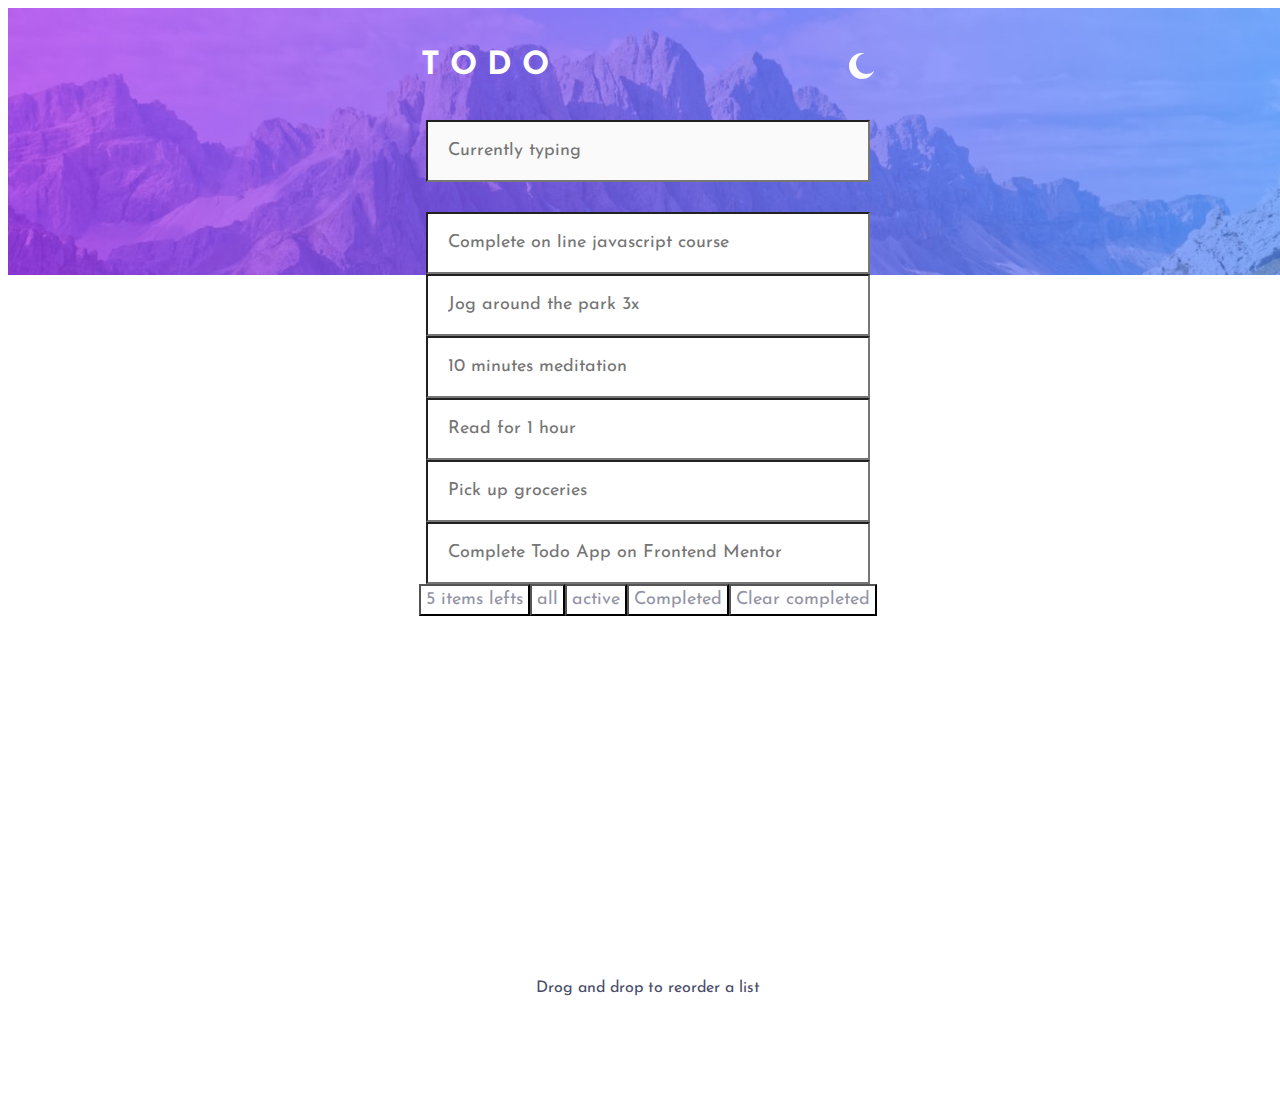
==== index.html @ 4f031d24 "first commit" ====
<!DOCTYPE html>
<html lang="en">

<head>
    <meta charset="UTF-8">
    <meta http-equiv="X-UA-Compatible" content="IE=edge">
    <meta name="viewport" content="width=device-width, initial-scale=1.0">
    <title>Document</title>
    <link rel="stylesheet" href="style.css">
    <link rel="stylesheet" href="fontawesome-free-5.15.4-web/css/all.min.css">
</head>

<body>
    <div class="table1">
        <img class="image1" src="./todo-app-starter-main/images/bg-desktop-light.jpg" alt="light">
        <div class="do">
            <h1>T O D O</h1>
            <img class="moon" src="./todo-app-starter-main/images/icon-moon.svg" alt="moon">
        </div>
    </div>
    <div class="table2">
        <div class="table3">

            <div class="type">
                <input class="text" type="text" placeholder="Currently typing">
                <input class="learn" type="text" placeholder="Complete on line javascript course">
                <input class="learn" type="text" placeholder="Jog around the park 3x">
                <input class="learn" type="text" placeholder="10 minutes meditation">
                <input class="learn" type="text" placeholder="Read for 1 hour">
                <input class="learn" type="text" placeholder="Pick up groceries">
                <input class="learn" type="text" placeholder="Complete Todo App on Frontend Mentor">
            </div>
            <div class="foot">
                <button class=" button">5 items lefts</button>
                <button class="button">all</button>
                <button class="button">active</button>
                <button class="button">Completed</button>
                <button class="button">Clear completed</button>
            </div>
        </div>
        <footer>Drog and drop to reorder a list</footer>
    </div>


</body>

</html>
---- style.css ----
@font-face {
  font-family: josefin;
  src: url(/JosefinSans-VariableFont_wght.ttf);
}
body {
  height: 100vh;
  width: 100vw;
}
.image1 {
  width: 100%;
}
.do {
  display: flex;
  flex-direction: row;
  align-items: center;
  justify-content: center;
  margin-top: -250px;
  color: white;
  margin-bottom: 120px;
  font-family: josefin;
  font-weight: 700;
}
.moon {
  padding-left: 300px;
}
.table2 {
  background-color: hsl(192, 100%, 67%) to hsl(280, 87%, 65%);
  width: 100%;
  height: 100%;
  margin-top: -4px;
}
.table3 {
  /* background-color: cyan; */
  height: 60%;
}
.type {
  display: flex;
  flex-direction: column;
  align-items: center;
}
.text {
  padding: 20px;
  width: 400px;
  margin-bottom: 30px;
  background-color: hsl(0, 0%, 98%);
  margin-top: -100px;
  font-size: 18px;
  font-family: josefin;
  font-weight: 400;
}
.learn {
  padding: 20px;
  width: 400px;
  background-color: white;
  font-size: 18px;
  /* border: none; */
  font-family: josefin;
  font-weight: 400;
}
.foot {
  display: flex;
  flex-direction: row;
  align-items: center;
  justify-content: center;
}
.button {
  padding: 5px;
  /* border: none; */
  font-size: 18px;
  background-color: white;
  font-family: josefin;
  font-weight: 400;
  color: hsl(236, 9%, 61%);
}
footer {
  color: hsl(235, 19%, 35%);
  margin-top: 220px;
  display: flex;
  align-items: center;
  justify-content: center;
  font-family: josefin;
  font-weight: 400;
}
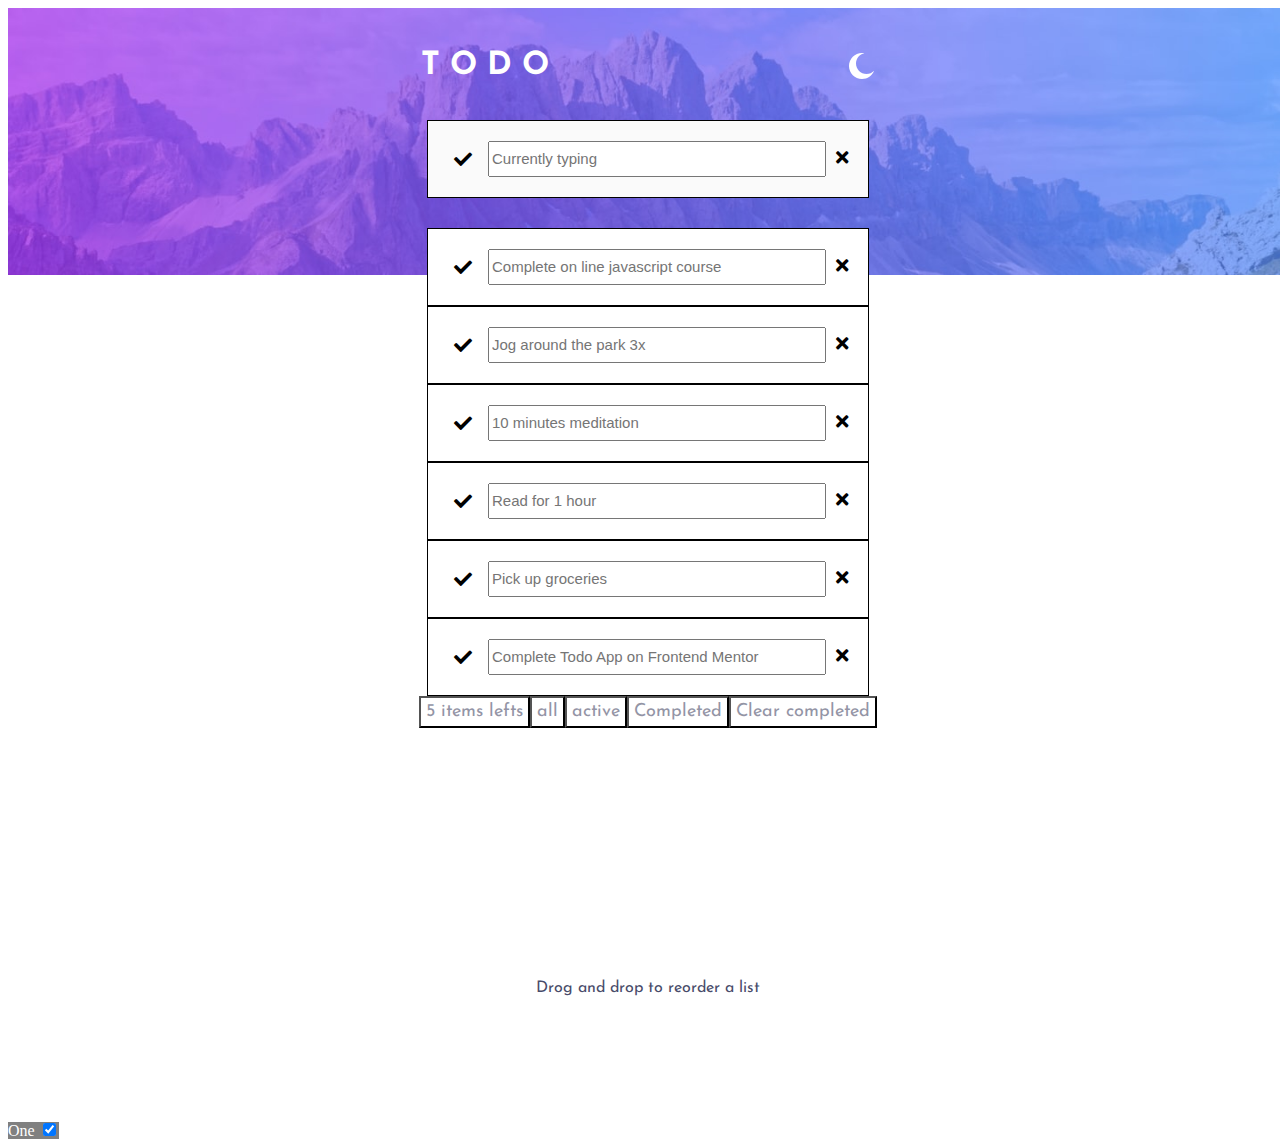
==== commit 77e3c1c3: "adding icon" ====
--- a/index.html
+++ b/index.html
@@ -22,13 +22,69 @@
         <div class="table3">
 
             <div class="type">
-                <input class="text" type="text" placeholder="Currently typing">
-                <input class="learn" type="text" placeholder="Complete on line javascript course">
-                <input class="learn" type="text" placeholder="Jog around the park 3x">
-                <input class="learn" type="text" placeholder="10 minutes meditation">
-                <input class="learn" type="text" placeholder="Read for 1 hour">
-                <input class="learn" type="text" placeholder="Pick up groceries">
-                <input class="learn" type="text" placeholder="Complete Todo App on Frontend Mentor">
+                <div class="text">
+                    <div class="left-icon">
+                        <i class="fas fa-check"></i>
+                    </div>
+                    <input class="check" type="text" placeholder="Currently typing">
+                    <div class="right-icon">
+                        <i class="fas fa-times"></i>
+                    </div>
+                </div>
+                <div class="learn">
+                    <div class="left-icon">
+                        <i class="fas fa-check"></i>
+                    </div>
+                    <input class="check" type="text" placeholder="Complete on line javascript course">
+                    <div class="right-icon">
+                        <i class="fas fa-times"></i>
+                    </div>
+                </div>
+                <div class="learn">
+                    <div class="left-icon">
+                        <i class="fas fa-check"></i>
+                    </div>
+                    <input class="check" type="text" placeholder="Jog around the park 3x">
+                    <div class="right-icon">
+                        <i class="fas fa-times"></i>
+                    </div>
+                </div>
+                <div class="learn">
+                    <div class="left-icon">
+                        <i class="fas fa-check"></i>
+                    </div>
+                    <input class="check" type="text" placeholder="10 minutes meditation">
+                    <div class="right-icon">
+                        <i class="fas fa-times"></i>
+                    </div>
+                </div>
+                <div class="learn">
+                    <div class="left-icon">
+                        <i class="fas fa-check"></i>
+                    </div>
+                    <input class="check" type="text" placeholder="Read for 1 hour">
+                    <div class="right-icon">
+                        <i class="fas fa-times"></i>
+                    </div>
+                </div>
+                <div class="learn">
+                    <div class="left-icon">
+                        <i class="fas fa-check"></i>
+                    </div>
+                    <input class="check" type="text" placeholder="Pick up groceries">
+                    <div class="right-icon">
+                        <i class="fas fa-times"></i>
+                    </div>
+                </div>
+                <div class="learn">
+                    <div class="left-icon">
+                        <i class="fas fa-check"></i>
+                    </div>
+                    <input class="check" type="text" placeholder="Complete Todo App on Frontend Mentor">
+                    <div class="right-icon">
+                        <i class="fas fa-times"></i>
+                    </div>
+                </div>
             </div>
             <div class="foot">
                 <button class=" button">5 items lefts</button>
@@ -40,7 +96,10 @@
         </div>
         <footer>Drog and drop to reorder a list</footer>
     </div>
-
+    <label class="container">One
+        <input type="checkbox" checked="checked">
+        <!-- <span class="checkmark"></span> -->
+    </label>
 
 </body>
 
--- a/style.css
+++ b/style.css
@@ -47,6 +47,25 @@
   font-size: 18px;
   font-family: josefin;
   font-weight: 400;
+  display: flex;
+  justify-content: space-between;
+  /* justify-items:; */
+  align-items: center;
+  border: 1px solid black;
+}
+.left-icon {
+  width: 30px;
+  height: 30px;
+  border-radius: 50px;
+  display: flex;
+  justify-content: center;
+  align-items: center;
+  /* background-color: seagreen; */
+}
+.check {
+  width: 330px;
+  height: 30px;
+  font-size: 15px;
 }
 .learn {
   padding: 20px;
@@ -56,6 +75,11 @@
   /* border: none; */
   font-family: josefin;
   font-weight: 400;
+  display: flex;
+  justify-content: space-between;
+  /* justify-items:; */
+  align-items: center;
+  border: 1px solid black;
 }
 .foot {
   display: flex;
@@ -81,3 +105,8 @@
   font-family: josefin;
   font-weight: 400;
 }
+.container {
+  border: 1;
+  background-color: grey;
+  color: white;
+}
--- a/fontawesome-free-5.15.4-web/css/all.min.css
+++ b/fontawesome-free-5.15.4-web/css/all.min.css
@@ -0,0 +1,5 @@
+/*!
+ * Font Awesome Free 5.15.4 by @fontawesome - https://fontawesome.com
+ * License - https://fontawesome.com/license/free (Icons: CC BY 4.0, Fonts: SIL OFL 1.1, Code: MIT License)
+ */
+.fa,.fab,.fad,.fal,.far,.fas{-moz-osx-font-smoothing:grayscale;-webkit-font-smoothing:antialiased;display:inline-block;font-style:normal;font-variant:normal;text-rendering:auto;line-height:1}.fa-lg{font-size:1.33333em;line-height:.75em;vertical-align:-.0667em}.fa-xs{font-size:.75em}.fa-sm{font-size:.875em}.fa-1x{font-size:1em}.fa-2x{font-size:2em}.fa-3x{font-size:3em}.fa-4x{font-size:4em}.fa-5x{font-size:5em}.fa-6x{font-size:6em}.fa-7x{font-size:7em}.fa-8x{font-size:8em}.fa-9x{font-size:9em}.fa-10x{font-size:10em}.fa-fw{text-align:center;width:1.25em}.fa-ul{list-style-type:none;margin-left:2.5em;padding-left:0}.fa-ul>li{position:relative}.fa-li{left:-2em;position:absolute;text-align:center;width:2em;line-height:inherit}.fa-border{border:.08em solid #eee;border-radius:.1em;padding:.2em .25em .15em}.fa-pull-left{float:left}.fa-pull-right{float:right}.fa.fa-pull-left,.fab.fa-pull-left,.fal.fa-pull-left,.far.fa-pull-left,.fas.fa-pull-left{margin-right:.3em}.fa.fa-pull-right,.fab.fa-pull-right,.fal.fa-pull-right,.far.fa-pull-right,.fas.fa-pull-right{margin-left:.3em}.fa-spin{-webkit-animation:fa-spin 2s linear infinite;animation:fa-spin 2s linear infinite}.fa-pulse{-webkit-animation:fa-spin 1s steps(8) infinite;animation:fa-spin 1s steps(8) infinite}@-webkit-keyframes fa-spin{0%{-webkit-transform:rotate(0deg);transform:rotate(0deg)}to{-webkit-transform:rotate(1turn);transform:rotate(1turn)}}@keyframes fa-spin{0%{-webkit-transform:rotate(0deg);transform:rotate(0deg)}to{-webkit-transform:rotate(1turn);transform:rotate(1turn)}}.fa-rotate-90{-ms-filter:"progid:DXImageTransform.Microsoft.BasicImage(rotation=1)";-webkit-transform:rotate(90deg);transform:rotate(90deg)}.fa-rotate-180{-ms-filter:"progid:DXImageTransform.Microsoft.BasicImage(rotation=2)";-webkit-transform:rotate(180deg);transform:rotate(180deg)}.fa-rotate-270{-ms-filter:"progid:DXImageTransform.Microsoft.BasicImage(rotation=3)";-webkit-transform:rotate(270deg);transform:rotate(270deg)}.fa-flip-horizontal{-ms-filter:"progid:DXImageTransform.Microsoft.BasicImage(rotation=0, mirror=1)";-webkit-transform:scaleX(-1);transform:scaleX(-1)}.fa-flip-vertical{-webkit-transform:scaleY(-1);transform:scaleY(-1)}.fa-flip-both,.fa-flip-horizontal.fa-flip-vertical,.fa-flip-vertical{-ms-filter:"progid:DXImageTransform.Microsoft.BasicImage(rotation=2, mirror=1)"}.fa-flip-both,.fa-flip-horizontal.fa-flip-vertical{-webkit-transform:scale(-1);transform:scale(-1)}:root .fa-flip-both,:root .fa-flip-horizontal,:root .fa-flip-vertical,:root .fa-rotate-90,:root .fa-rotate-180,:root .fa-rotate-270{-webkit-filter:none;filter:none}.fa-stack{display:inline-block;height:2em;line-height:2em;position:relative;vertical-align:middle;width:2.5em}.fa-stack-1x,.fa-stack-2x{left:0;position:absolute;text-align:center;width:100%}.fa-stack-1x{line-height:inherit}.fa-stack-2x{font-size:2em}.fa-inverse{color:#fff}.fa-500px:before{content:"\f26e"}.fa-accessible-icon:before{content:"\f368"}.fa-accusoft:before{content:"\f369"}.fa-acquisitions-incorporated:before{content:"\f6af"}.fa-ad:before{content:"\f641"}.fa-address-book:before{content:"\f2b9"}.fa-address-card:before{content:"\f2bb"}.fa-adjust:before{content:"\f042"}.fa-adn:before{content:"\f170"}.fa-adversal:before{content:"\f36a"}.fa-affiliatetheme:before{content:"\f36b"}.fa-air-freshener:before{content:"\f5d0"}.fa-airbnb:before{content:"\f834"}.fa-algolia:before{content:"\f36c"}.fa-align-center:before{content:"\f037"}.fa-align-justify:before{content:"\f039"}.fa-align-left:before{content:"\f036"}.fa-align-right:before{content:"\f038"}.fa-alipay:before{content:"\f642"}.fa-allergies:before{content:"\f461"}.fa-amazon:before{content:"\f270"}.fa-amazon-pay:before{content:"\f42c"}.fa-ambulance:before{content:"\f0f9"}.fa-american-sign-language-interpreting:before{content:"\f2a3"}.fa-amilia:before{content:"\f36d"}.fa-anchor:before{content:"\f13d"}.fa-android:before{content:"\f17b"}.fa-angellist:before{content:"\f209"}.fa-angle-double-down:before{content:"\f103"}.fa-angle-double-left:before{content:"\f100"}.fa-angle-double-right:before{content:"\f101"}.fa-angle-double-up:before{content:"\f102"}.fa-angle-down:before{content:"\f107"}.fa-angle-left:before{content:"\f104"}.fa-angle-right:before{content:"\f105"}.fa-angle-up:before{content:"\f106"}.fa-angry:before{content:"\f556"}.fa-angrycreative:before{content:"\f36e"}.fa-angular:before{content:"\f420"}.fa-ankh:before{content:"\f644"}.fa-app-store:before{content:"\f36f"}.fa-app-store-ios:before{content:"\f370"}.fa-apper:before{content:"\f371"}.fa-apple:before{content:"\f179"}.fa-apple-alt:before{content:"\f5d1"}.fa-apple-pay:before{content:"\f415"}.fa-archive:before{content:"\f187"}.fa-archway:before{content:"\f557"}.fa-arrow-alt-circle-down:before{content:"\f358"}.fa-arrow-alt-circle-left:before{content:"\f359"}.fa-arrow-alt-circle-right:before{content:"\f35a"}.fa-arrow-alt-circle-up:before{content:"\f35b"}.fa-arrow-circle-down:before{content:"\f0ab"}.fa-arrow-circle-left:before{content:"\f0a8"}.fa-arrow-circle-right:before{content:"\f0a9"}.fa-arrow-circle-up:before{content:"\f0aa"}.fa-arrow-down:before{content:"\f063"}.fa-arrow-left:before{content:"\f060"}.fa-arrow-right:before{content:"\f061"}.fa-arrow-up:before{content:"\f062"}.fa-arrows-alt:before{content:"\f0b2"}.fa-arrows-alt-h:before{content:"\f337"}.fa-arrows-alt-v:before{content:"\f338"}.fa-artstation:before{content:"\f77a"}.fa-assistive-listening-systems:before{content:"\f2a2"}.fa-asterisk:before{content:"\f069"}.fa-asymmetrik:before{content:"\f372"}.fa-at:before{content:"\f1fa"}.fa-atlas:before{content:"\f558"}.fa-atlassian:before{content:"\f77b"}.fa-atom:before{content:"\f5d2"}.fa-audible:before{content:"\f373"}.fa-audio-description:before{content:"\f29e"}.fa-autoprefixer:before{content:"\f41c"}.fa-avianex:before{content:"\f374"}.fa-aviato:before{content:"\f421"}.fa-award:before{content:"\f559"}.fa-aws:before{content:"\f375"}.fa-baby:before{content:"\f77c"}.fa-baby-carriage:before{content:"\f77d"}.fa-backspace:before{content:"\f55a"}.fa-backward:before{content:"\f04a"}.fa-bacon:before{content:"\f7e5"}.fa-bacteria:before{content:"\e059"}.fa-bacterium:before{content:"\e05a"}.fa-bahai:before{content:"\f666"}.fa-balance-scale:before{content:"\f24e"}.fa-balance-scale-left:before{content:"\f515"}.fa-balance-scale-right:before{content:"\f516"}.fa-ban:before{content:"\f05e"}.fa-band-aid:before{content:"\f462"}.fa-bandcamp:before{content:"\f2d5"}.fa-barcode:before{content:"\f02a"}.fa-bars:before{content:"\f0c9"}.fa-baseball-ball:before{content:"\f433"}.fa-basketball-ball:before{content:"\f434"}.fa-bath:before{content:"\f2cd"}.fa-battery-empty:before{content:"\f244"}.fa-battery-full:before{content:"\f240"}.fa-battery-half:before{content:"\f242"}.fa-battery-quarter:before{content:"\f243"}.fa-battery-three-quarters:before{content:"\f241"}.fa-battle-net:before{content:"\f835"}.fa-bed:before{content:"\f236"}.fa-beer:before{content:"\f0fc"}.fa-behance:before{content:"\f1b4"}.fa-behance-square:before{content:"\f1b5"}.fa-bell:before{content:"\f0f3"}.fa-bell-slash:before{content:"\f1f6"}.fa-bezier-curve:before{content:"\f55b"}.fa-bible:before{content:"\f647"}.fa-bicycle:before{content:"\f206"}.fa-biking:before{content:"\f84a"}.fa-bimobject:before{content:"\f378"}.fa-binoculars:before{content:"\f1e5"}.fa-biohazard:before{content:"\f780"}.fa-birthday-cake:before{content:"\f1fd"}.fa-bitbucket:before{content:"\f171"}.fa-bitcoin:before{content:"\f379"}.fa-bity:before{content:"\f37a"}.fa-black-tie:before{content:"\f27e"}.fa-blackberry:before{content:"\f37b"}.fa-blender:before{content:"\f517"}.fa-blender-phone:before{content:"\f6b6"}.fa-blind:before{content:"\f29d"}.fa-blog:before{content:"\f781"}.fa-blogger:before{content:"\f37c"}.fa-blogger-b:before{content:"\f37d"}.fa-bluetooth:before{content:"\f293"}.fa-bluetooth-b:before{content:"\f294"}.fa-bold:before{content:"\f032"}.fa-bolt:before{content:"\f0e7"}.fa-bomb:before{content:"\f1e2"}.fa-bone:before{content:"\f5d7"}.fa-bong:before{content:"\f55c"}.fa-book:before{content:"\f02d"}.fa-book-dead:before{content:"\f6b7"}.fa-book-medical:before{content:"\f7e6"}.fa-book-open:before{content:"\f518"}.fa-book-reader:before{content:"\f5da"}.fa-bookmark:before{content:"\f02e"}.fa-bootstrap:before{content:"\f836"}.fa-border-all:before{content:"\f84c"}.fa-border-none:before{content:"\f850"}.fa-border-style:before{content:"\f853"}.fa-bowling-ball:before{content:"\f436"}.fa-box:before{content:"\f466"}.fa-box-open:before{content:"\f49e"}.fa-box-tissue:before{content:"\e05b"}.fa-boxes:before{content:"\f468"}.fa-braille:before{content:"\f2a1"}.fa-brain:before{content:"\f5dc"}.fa-bread-slice:before{content:"\f7ec"}.fa-briefcase:before{content:"\f0b1"}.fa-briefcase-medical:before{content:"\f469"}.fa-broadcast-tower:before{content:"\f519"}.fa-broom:before{content:"\f51a"}.fa-brush:before{content:"\f55d"}.fa-btc:before{content:"\f15a"}.fa-buffer:before{content:"\f837"}.fa-bug:before{content:"\f188"}.fa-building:before{content:"\f1ad"}.fa-bullhorn:before{content:"\f0a1"}.fa-bullseye:before{content:"\f140"}.fa-burn:before{content:"\f46a"}.fa-buromobelexperte:before{content:"\f37f"}.fa-bus:before{content:"\f207"}.fa-bus-alt:before{content:"\f55e"}.fa-business-time:before{content:"\f64a"}.fa-buy-n-large:before{content:"\f8a6"}.fa-buysellads:before{content:"\f20d"}.fa-calculator:before{content:"\f1ec"}.fa-calendar:before{content:"\f133"}.fa-calendar-alt:before{content:"\f073"}.fa-calendar-check:before{content:"\f274"}.fa-calendar-day:before{content:"\f783"}.fa-calendar-minus:before{content:"\f272"}.fa-calendar-plus:before{content:"\f271"}.fa-calendar-times:before{content:"\f273"}.fa-calendar-week:before{content:"\f784"}.fa-camera:before{content:"\f030"}.fa-camera-retro:before{content:"\f083"}.fa-campground:before{content:"\f6bb"}.fa-canadian-maple-leaf:before{content:"\f785"}.fa-candy-cane:before{content:"\f786"}.fa-cannabis:before{content:"\f55f"}.fa-capsules:before{content:"\f46b"}.fa-car:before{content:"\f1b9"}.fa-car-alt:before{content:"\f5de"}.fa-car-battery:before{content:"\f5df"}.fa-car-crash:before{content:"\f5e1"}.fa-car-side:before{content:"\f5e4"}.fa-caravan:before{content:"\f8ff"}.fa-caret-down:before{content:"\f0d7"}.fa-caret-left:before{content:"\f0d9"}.fa-caret-right:before{content:"\f0da"}.fa-caret-square-down:before{content:"\f150"}.fa-caret-square-left:before{content:"\f191"}.fa-caret-square-right:before{content:"\f152"}.fa-caret-square-up:before{content:"\f151"}.fa-caret-up:before{content:"\f0d8"}.fa-carrot:before{content:"\f787"}.fa-cart-arrow-down:before{content:"\f218"}.fa-cart-plus:before{content:"\f217"}.fa-cash-register:before{content:"\f788"}.fa-cat:before{content:"\f6be"}.fa-cc-amazon-pay:before{content:"\f42d"}.fa-cc-amex:before{content:"\f1f3"}.fa-cc-apple-pay:before{content:"\f416"}.fa-cc-diners-club:before{content:"\f24c"}.fa-cc-discover:before{content:"\f1f2"}.fa-cc-jcb:before{content:"\f24b"}.fa-cc-mastercard:before{content:"\f1f1"}.fa-cc-paypal:before{content:"\f1f4"}.fa-cc-stripe:before{content:"\f1f5"}.fa-cc-visa:before{content:"\f1f0"}.fa-centercode:before{content:"\f380"}.fa-centos:before{content:"\f789"}.fa-certificate:before{content:"\f0a3"}.fa-chair:before{content:"\f6c0"}.fa-chalkboard:before{content:"\f51b"}.fa-chalkboard-teacher:before{content:"\f51c"}.fa-charging-station:before{content:"\f5e7"}.fa-chart-area:before{content:"\f1fe"}.fa-chart-bar:before{content:"\f080"}.fa-chart-line:before{content:"\f201"}.fa-chart-pie:before{content:"\f200"}.fa-check:before{content:"\f00c"}.fa-check-circle:before{content:"\f058"}.fa-check-double:before{content:"\f560"}.fa-check-square:before{content:"\f14a"}.fa-cheese:before{content:"\f7ef"}.fa-chess:before{content:"\f439"}.fa-chess-bishop:before{content:"\f43a"}.fa-chess-board:before{content:"\f43c"}.fa-chess-king:before{content:"\f43f"}.fa-chess-knight:before{content:"\f441"}.fa-chess-pawn:before{content:"\f443"}.fa-chess-queen:before{content:"\f445"}.fa-chess-rook:before{content:"\f447"}.fa-chevron-circle-down:before{content:"\f13a"}.fa-chevron-circle-left:before{content:"\f137"}.fa-chevron-circle-right:before{content:"\f138"}.fa-chevron-circle-up:before{content:"\f139"}.fa-chevron-down:before{content:"\f078"}.fa-chevron-left:before{content:"\f053"}.fa-chevron-right:before{content:"\f054"}.fa-chevron-up:before{content:"\f077"}.fa-child:before{content:"\f1ae"}.fa-chrome:before{content:"\f268"}.fa-chromecast:before{content:"\f838"}.fa-church:before{content:"\f51d"}.fa-circle:before{content:"\f111"}.fa-circle-notch:before{content:"\f1ce"}.fa-city:before{content:"\f64f"}.fa-clinic-medical:before{content:"\f7f2"}.fa-clipboard:before{content:"\f328"}.fa-clipboard-check:before{content:"\f46c"}.fa-clipboard-list:before{content:"\f46d"}.fa-clock:before{content:"\f017"}.fa-clone:before{content:"\f24d"}.fa-closed-captioning:before{content:"\f20a"}.fa-cloud:before{content:"\f0c2"}.fa-cloud-download-alt:before{content:"\f381"}.fa-cloud-meatball:before{content:"\f73b"}.fa-cloud-moon:before{content:"\f6c3"}.fa-cloud-moon-rain:before{content:"\f73c"}.fa-cloud-rain:before{content:"\f73d"}.fa-cloud-showers-heavy:before{content:"\f740"}.fa-cloud-sun:before{content:"\f6c4"}.fa-cloud-sun-rain:before{content:"\f743"}.fa-cloud-upload-alt:before{content:"\f382"}.fa-cloudflare:before{content:"\e07d"}.fa-cloudscale:before{content:"\f383"}.fa-cloudsmith:before{content:"\f384"}.fa-cloudversify:before{content:"\f385"}.fa-cocktail:before{content:"\f561"}.fa-code:before{content:"\f121"}.fa-code-branch:before{content:"\f126"}.fa-codepen:before{content:"\f1cb"}.fa-codiepie:before{content:"\f284"}.fa-coffee:before{content:"\f0f4"}.fa-cog:before{content:"\f013"}.fa-cogs:before{content:"\f085"}.fa-coins:before{content:"\f51e"}.fa-columns:before{content:"\f0db"}.fa-comment:before{content:"\f075"}.fa-comment-alt:before{content:"\f27a"}.fa-comment-dollar:before{content:"\f651"}.fa-comment-dots:before{content:"\f4ad"}.fa-comment-medical:before{content:"\f7f5"}.fa-comment-slash:before{content:"\f4b3"}.fa-comments:before{content:"\f086"}.fa-comments-dollar:before{content:"\f653"}.fa-compact-disc:before{content:"\f51f"}.fa-compass:before{content:"\f14e"}.fa-compress:before{content:"\f066"}.fa-compress-alt:before{content:"\f422"}.fa-compress-arrows-alt:before{content:"\f78c"}.fa-concierge-bell:before{content:"\f562"}.fa-confluence:before{content:"\f78d"}.fa-connectdevelop:before{content:"\f20e"}.fa-contao:before{content:"\f26d"}.fa-cookie:before{content:"\f563"}.fa-cookie-bite:before{content:"\f564"}.fa-copy:before{content:"\f0c5"}.fa-copyright:before{content:"\f1f9"}.fa-cotton-bureau:before{content:"\f89e"}.fa-couch:before{content:"\f4b8"}.fa-cpanel:before{content:"\f388"}.fa-creative-commons:before{content:"\f25e"}.fa-creative-commons-by:before{content:"\f4e7"}.fa-creative-commons-nc:before{content:"\f4e8"}.fa-creative-commons-nc-eu:before{content:"\f4e9"}.fa-creative-commons-nc-jp:before{content:"\f4ea"}.fa-creative-commons-nd:before{content:"\f4eb"}.fa-creative-commons-pd:before{content:"\f4ec"}.fa-creative-commons-pd-alt:before{content:"\f4ed"}.fa-creative-commons-remix:before{content:"\f4ee"}.fa-creative-commons-sa:before{content:"\f4ef"}.fa-creative-commons-sampling:before{content:"\f4f0"}.fa-creative-commons-sampling-plus:before{content:"\f4f1"}.fa-creative-commons-share:before{content:"\f4f2"}.fa-creative-commons-zero:before{content:"\f4f3"}.fa-credit-card:before{content:"\f09d"}.fa-critical-role:before{content:"\f6c9"}.fa-crop:before{content:"\f125"}.fa-crop-alt:before{content:"\f565"}.fa-cross:before{content:"\f654"}.fa-crosshairs:before{content:"\f05b"}.fa-crow:before{content:"\f520"}.fa-crown:before{content:"\f521"}.fa-crutch:before{content:"\f7f7"}.fa-css3:before{content:"\f13c"}.fa-css3-alt:before{content:"\f38b"}.fa-cube:before{content:"\f1b2"}.fa-cubes:before{content:"\f1b3"}.fa-cut:before{content:"\f0c4"}.fa-cuttlefish:before{content:"\f38c"}.fa-d-and-d:before{content:"\f38d"}.fa-d-and-d-beyond:before{content:"\f6ca"}.fa-dailymotion:before{content:"\e052"}.fa-dashcube:before{content:"\f210"}.fa-database:before{content:"\f1c0"}.fa-deaf:before{content:"\f2a4"}.fa-deezer:before{content:"\e077"}.fa-delicious:before{content:"\f1a5"}.fa-democrat:before{content:"\f747"}.fa-deploydog:before{content:"\f38e"}.fa-deskpro:before{content:"\f38f"}.fa-desktop:before{content:"\f108"}.fa-dev:before{content:"\f6cc"}.fa-deviantart:before{content:"\f1bd"}.fa-dharmachakra:before{content:"\f655"}.fa-dhl:before{content:"\f790"}.fa-diagnoses:before{content:"\f470"}.fa-diaspora:before{content:"\f791"}.fa-dice:before{content:"\f522"}.fa-dice-d20:before{content:"\f6cf"}.fa-dice-d6:before{content:"\f6d1"}.fa-dice-five:before{content:"\f523"}.fa-dice-four:before{content:"\f524"}.fa-dice-one:before{content:"\f525"}.fa-dice-six:before{content:"\f526"}.fa-dice-three:before{content:"\f527"}.fa-dice-two:before{content:"\f528"}.fa-digg:before{content:"\f1a6"}.fa-digital-ocean:before{content:"\f391"}.fa-digital-tachograph:before{content:"\f566"}.fa-directions:before{content:"\f5eb"}.fa-discord:before{content:"\f392"}.fa-discourse:before{content:"\f393"}.fa-disease:before{content:"\f7fa"}.fa-divide:before{content:"\f529"}.fa-dizzy:before{content:"\f567"}.fa-dna:before{content:"\f471"}.fa-dochub:before{content:"\f394"}.fa-docker:before{content:"\f395"}.fa-dog:before{content:"\f6d3"}.fa-dollar-sign:before{content:"\f155"}.fa-dolly:before{content:"\f472"}.fa-dolly-flatbed:before{content:"\f474"}.fa-donate:before{content:"\f4b9"}.fa-door-closed:before{content:"\f52a"}.fa-door-open:before{content:"\f52b"}.fa-dot-circle:before{content:"\f192"}.fa-dove:before{content:"\f4ba"}.fa-download:before{content:"\f019"}.fa-draft2digital:before{content:"\f396"}.fa-drafting-compass:before{content:"\f568"}.fa-dragon:before{content:"\f6d5"}.fa-draw-polygon:before{content:"\f5ee"}.fa-dribbble:before{content:"\f17d"}.fa-dribbble-square:before{content:"\f397"}.fa-dropbox:before{content:"\f16b"}.fa-drum:before{content:"\f569"}.fa-drum-steelpan:before{content:"\f56a"}.fa-drumstick-bite:before{content:"\f6d7"}.fa-drupal:before{content:"\f1a9"}.fa-dumbbell:before{content:"\f44b"}.fa-dumpster:before{content:"\f793"}.fa-dumpster-fire:before{content:"\f794"}.fa-dungeon:before{content:"\f6d9"}.fa-dyalog:before{content:"\f399"}.fa-earlybirds:before{content:"\f39a"}.fa-ebay:before{content:"\f4f4"}.fa-edge:before{content:"\f282"}.fa-edge-legacy:before{content:"\e078"}.fa-edit:before{content:"\f044"}.fa-egg:before{content:"\f7fb"}.fa-eject:before{content:"\f052"}.fa-elementor:before{content:"\f430"}.fa-ellipsis-h:before{content:"\f141"}.fa-ellipsis-v:before{content:"\f142"}.fa-ello:before{content:"\f5f1"}.fa-ember:before{content:"\f423"}.fa-empire:before{content:"\f1d1"}.fa-envelope:before{content:"\f0e0"}.fa-envelope-open:before{content:"\f2b6"}.fa-envelope-open-text:before{content:"\f658"}.fa-envelope-square:before{content:"\f199"}.fa-envira:before{content:"\f299"}.fa-equals:before{content:"\f52c"}.fa-eraser:before{content:"\f12d"}.fa-erlang:before{content:"\f39d"}.fa-ethereum:before{content:"\f42e"}.fa-ethernet:before{content:"\f796"}.fa-etsy:before{content:"\f2d7"}.fa-euro-sign:before{content:"\f153"}.fa-evernote:before{content:"\f839"}.fa-exchange-alt:before{content:"\f362"}.fa-exclamation:before{content:"\f12a"}.fa-exclamation-circle:before{content:"\f06a"}.fa-exclamation-triangle:before{content:"\f071"}.fa-expand:before{content:"\f065"}.fa-expand-alt:before{content:"\f424"}.fa-expand-arrows-alt:before{content:"\f31e"}.fa-expeditedssl:before{content:"\f23e"}.fa-external-link-alt:before{content:"\f35d"}.fa-external-link-square-alt:before{content:"\f360"}.fa-eye:before{content:"\f06e"}.fa-eye-dropper:before{content:"\f1fb"}.fa-eye-slash:before{content:"\f070"}.fa-facebook:before{content:"\f09a"}.fa-facebook-f:before{content:"\f39e"}.fa-facebook-messenger:before{content:"\f39f"}.fa-facebook-square:before{content:"\f082"}.fa-fan:before{content:"\f863"}.fa-fantasy-flight-games:before{content:"\f6dc"}.fa-fast-backward:before{content:"\f049"}.fa-fast-forward:before{content:"\f050"}.fa-faucet:before{content:"\e005"}.fa-fax:before{content:"\f1ac"}.fa-feather:before{content:"\f52d"}.fa-feather-alt:before{content:"\f56b"}.fa-fedex:before{content:"\f797"}.fa-fedora:before{content:"\f798"}.fa-female:before{content:"\f182"}.fa-fighter-jet:before{content:"\f0fb"}.fa-figma:before{content:"\f799"}.fa-file:before{content:"\f15b"}.fa-file-alt:before{content:"\f15c"}.fa-file-archive:before{content:"\f1c6"}.fa-file-audio:before{content:"\f1c7"}.fa-file-code:before{content:"\f1c9"}.fa-file-contract:before{content:"\f56c"}.fa-file-csv:before{content:"\f6dd"}.fa-file-download:before{content:"\f56d"}.fa-file-excel:before{content:"\f1c3"}.fa-file-export:before{content:"\f56e"}.fa-file-image:before{content:"\f1c5"}.fa-file-import:before{content:"\f56f"}.fa-file-invoice:before{content:"\f570"}.fa-file-invoice-dollar:before{content:"\f571"}.fa-file-medical:before{content:"\f477"}.fa-file-medical-alt:before{content:"\f478"}.fa-file-pdf:before{content:"\f1c1"}.fa-file-powerpoint:before{content:"\f1c4"}.fa-file-prescription:before{content:"\f572"}.fa-file-signature:before{content:"\f573"}.fa-file-upload:before{content:"\f574"}.fa-file-video:before{content:"\f1c8"}.fa-file-word:before{content:"\f1c2"}.fa-fill:before{content:"\f575"}.fa-fill-drip:before{content:"\f576"}.fa-film:before{content:"\f008"}.fa-filter:before{content:"\f0b0"}.fa-fingerprint:before{content:"\f577"}.fa-fire:before{content:"\f06d"}.fa-fire-alt:before{content:"\f7e4"}.fa-fire-extinguisher:before{content:"\f134"}.fa-firefox:before{content:"\f269"}.fa-firefox-browser:before{content:"\e007"}.fa-first-aid:before{content:"\f479"}.fa-first-order:before{content:"\f2b0"}.fa-first-order-alt:before{content:"\f50a"}.fa-firstdraft:before{content:"\f3a1"}.fa-fish:before{content:"\f578"}.fa-fist-raised:before{content:"\f6de"}.fa-flag:before{content:"\f024"}.fa-flag-checkered:before{content:"\f11e"}.fa-flag-usa:before{content:"\f74d"}.fa-flask:before{content:"\f0c3"}.fa-flickr:before{content:"\f16e"}.fa-flipboard:before{content:"\f44d"}.fa-flushed:before{content:"\f579"}.fa-fly:before{content:"\f417"}.fa-folder:before{content:"\f07b"}.fa-folder-minus:before{content:"\f65d"}.fa-folder-open:before{content:"\f07c"}.fa-folder-plus:before{content:"\f65e"}.fa-font:before{content:"\f031"}.fa-font-awesome:before{content:"\f2b4"}.fa-font-awesome-alt:before{content:"\f35c"}.fa-font-awesome-flag:before{content:"\f425"}.fa-font-awesome-logo-full:before{content:"\f4e6"}.fa-fonticons:before{content:"\f280"}.fa-fonticons-fi:before{content:"\f3a2"}.fa-football-ball:before{content:"\f44e"}.fa-fort-awesome:before{content:"\f286"}.fa-fort-awesome-alt:before{content:"\f3a3"}.fa-forumbee:before{content:"\f211"}.fa-forward:before{content:"\f04e"}.fa-foursquare:before{content:"\f180"}.fa-free-code-camp:before{content:"\f2c5"}.fa-freebsd:before{content:"\f3a4"}.fa-frog:before{content:"\f52e"}.fa-frown:before{content:"\f119"}.fa-frown-open:before{content:"\f57a"}.fa-fulcrum:before{content:"\f50b"}.fa-funnel-dollar:before{content:"\f662"}.fa-futbol:before{content:"\f1e3"}.fa-galactic-republic:before{content:"\f50c"}.fa-galactic-senate:before{content:"\f50d"}.fa-gamepad:before{content:"\f11b"}.fa-gas-pump:before{content:"\f52f"}.fa-gavel:before{content:"\f0e3"}.fa-gem:before{content:"\f3a5"}.fa-genderless:before{content:"\f22d"}.fa-get-pocket:before{content:"\f265"}.fa-gg:before{content:"\f260"}.fa-gg-circle:before{content:"\f261"}.fa-ghost:before{content:"\f6e2"}.fa-gift:before{content:"\f06b"}.fa-gifts:before{content:"\f79c"}.fa-git:before{content:"\f1d3"}.fa-git-alt:before{content:"\f841"}.fa-git-square:before{content:"\f1d2"}.fa-github:before{content:"\f09b"}.fa-github-alt:before{content:"\f113"}.fa-github-square:before{content:"\f092"}.fa-gitkraken:before{content:"\f3a6"}.fa-gitlab:before{content:"\f296"}.fa-gitter:before{content:"\f426"}.fa-glass-cheers:before{content:"\f79f"}.fa-glass-martini:before{content:"\f000"}.fa-glass-martini-alt:before{content:"\f57b"}.fa-glass-whiskey:before{content:"\f7a0"}.fa-glasses:before{content:"\f530"}.fa-glide:before{content:"\f2a5"}.fa-glide-g:before{content:"\f2a6"}.fa-globe:before{content:"\f0ac"}.fa-globe-africa:before{content:"\f57c"}.fa-globe-americas:before{content:"\f57d"}.fa-globe-asia:before{content:"\f57e"}.fa-globe-europe:before{content:"\f7a2"}.fa-gofore:before{content:"\f3a7"}.fa-golf-ball:before{content:"\f450"}.fa-goodreads:before{content:"\f3a8"}.fa-goodreads-g:before{content:"\f3a9"}.fa-google:before{content:"\f1a0"}.fa-google-drive:before{content:"\f3aa"}.fa-google-pay:before{content:"\e079"}.fa-google-play:before{content:"\f3ab"}.fa-google-plus:before{content:"\f2b3"}.fa-google-plus-g:before{content:"\f0d5"}.fa-google-plus-square:before{content:"\f0d4"}.fa-google-wallet:before{content:"\f1ee"}.fa-gopuram:before{content:"\f664"}.fa-graduation-cap:before{content:"\f19d"}.fa-gratipay:before{content:"\f184"}.fa-grav:before{content:"\f2d6"}.fa-greater-than:before{content:"\f531"}.fa-greater-than-equal:before{content:"\f532"}.fa-grimace:before{content:"\f57f"}.fa-grin:before{content:"\f580"}.fa-grin-alt:before{content:"\f581"}.fa-grin-beam:before{content:"\f582"}.fa-grin-beam-sweat:before{content:"\f583"}.fa-grin-hearts:before{content:"\f584"}.fa-grin-squint:before{content:"\f585"}.fa-grin-squint-tears:before{content:"\f586"}.fa-grin-stars:before{content:"\f587"}.fa-grin-tears:before{content:"\f588"}.fa-grin-tongue:before{content:"\f589"}.fa-grin-tongue-squint:before{content:"\f58a"}.fa-grin-tongue-wink:before{content:"\f58b"}.fa-grin-wink:before{content:"\f58c"}.fa-grip-horizontal:before{content:"\f58d"}.fa-grip-lines:before{content:"\f7a4"}.fa-grip-lines-vertical:before{content:"\f7a5"}.fa-grip-vertical:before{content:"\f58e"}.fa-gripfire:before{content:"\f3ac"}.fa-grunt:before{content:"\f3ad"}.fa-guilded:before{content:"\e07e"}.fa-guitar:before{content:"\f7a6"}.fa-gulp:before{content:"\f3ae"}.fa-h-square:before{content:"\f0fd"}.fa-hacker-news:before{content:"\f1d4"}.fa-hacker-news-square:before{content:"\f3af"}.fa-hackerrank:before{content:"\f5f7"}.fa-hamburger:before{content:"\f805"}.fa-hammer:before{content:"\f6e3"}.fa-hamsa:before{content:"\f665"}.fa-hand-holding:before{content:"\f4bd"}.fa-hand-holding-heart:before{content:"\f4be"}.fa-hand-holding-medical:before{content:"\e05c"}.fa-hand-holding-usd:before{content:"\f4c0"}.fa-hand-holding-water:before{content:"\f4c1"}.fa-hand-lizard:before{content:"\f258"}.fa-hand-middle-finger:before{content:"\f806"}.fa-hand-paper:before{content:"\f256"}.fa-hand-peace:before{content:"\f25b"}.fa-hand-point-down:before{content:"\f0a7"}.fa-hand-point-left:before{content:"\f0a5"}.fa-hand-point-right:before{content:"\f0a4"}.fa-hand-point-up:before{content:"\f0a6"}.fa-hand-pointer:before{content:"\f25a"}.fa-hand-rock:before{content:"\f255"}.fa-hand-scissors:before{content:"\f257"}.fa-hand-sparkles:before{content:"\e05d"}.fa-hand-spock:before{content:"\f259"}.fa-hands:before{content:"\f4c2"}.fa-hands-helping:before{content:"\f4c4"}.fa-hands-wash:before{content:"\e05e"}.fa-handshake:before{content:"\f2b5"}.fa-handshake-alt-slash:before{content:"\e05f"}.fa-handshake-slash:before{content:"\e060"}.fa-hanukiah:before{content:"\f6e6"}.fa-hard-hat:before{content:"\f807"}.fa-hashtag:before{content:"\f292"}.fa-hat-cowboy:before{content:"\f8c0"}.fa-hat-cowboy-side:before{content:"\f8c1"}.fa-hat-wizard:before{content:"\f6e8"}.fa-hdd:before{content:"\f0a0"}.fa-head-side-cough:before{content:"\e061"}.fa-head-side-cough-slash:before{content:"\e062"}.fa-head-side-mask:before{content:"\e063"}.fa-head-side-virus:before{content:"\e064"}.fa-heading:before{content:"\f1dc"}.fa-headphones:before{content:"\f025"}.fa-headphones-alt:before{content:"\f58f"}.fa-headset:before{content:"\f590"}.fa-heart:before{content:"\f004"}.fa-heart-broken:before{content:"\f7a9"}.fa-heartbeat:before{content:"\f21e"}.fa-helicopter:before{content:"\f533"}.fa-highlighter:before{content:"\f591"}.fa-hiking:before{content:"\f6ec"}.fa-hippo:before{content:"\f6ed"}.fa-hips:before{content:"\f452"}.fa-hire-a-helper:before{content:"\f3b0"}.fa-history:before{content:"\f1da"}.fa-hive:before{content:"\e07f"}.fa-hockey-puck:before{content:"\f453"}.fa-holly-berry:before{content:"\f7aa"}.fa-home:before{content:"\f015"}.fa-hooli:before{content:"\f427"}.fa-hornbill:before{content:"\f592"}.fa-horse:before{content:"\f6f0"}.fa-horse-head:before{content:"\f7ab"}.fa-hospital:before{content:"\f0f8"}.fa-hospital-alt:before{content:"\f47d"}.fa-hospital-symbol:before{content:"\f47e"}.fa-hospital-user:before{content:"\f80d"}.fa-hot-tub:before{content:"\f593"}.fa-hotdog:before{content:"\f80f"}.fa-hotel:before{content:"\f594"}.fa-hotjar:before{content:"\f3b1"}.fa-hourglass:before{content:"\f254"}.fa-hourglass-end:before{content:"\f253"}.fa-hourglass-half:before{content:"\f252"}.fa-hourglass-start:before{content:"\f251"}.fa-house-damage:before{content:"\f6f1"}.fa-house-user:before{content:"\e065"}.fa-houzz:before{content:"\f27c"}.fa-hryvnia:before{content:"\f6f2"}.fa-html5:before{content:"\f13b"}.fa-hubspot:before{content:"\f3b2"}.fa-i-cursor:before{content:"\f246"}.fa-ice-cream:before{content:"\f810"}.fa-icicles:before{content:"\f7ad"}.fa-icons:before{content:"\f86d"}.fa-id-badge:before{content:"\f2c1"}.fa-id-card:before{content:"\f2c2"}.fa-id-card-alt:before{content:"\f47f"}.fa-ideal:before{content:"\e013"}.fa-igloo:before{content:"\f7ae"}.fa-image:before{content:"\f03e"}.fa-images:before{content:"\f302"}.fa-imdb:before{content:"\f2d8"}.fa-inbox:before{content:"\f01c"}.fa-indent:before{content:"\f03c"}.fa-industry:before{content:"\f275"}.fa-infinity:before{content:"\f534"}.fa-info:before{content:"\f129"}.fa-info-circle:before{content:"\f05a"}.fa-innosoft:before{content:"\e080"}.fa-instagram:before{content:"\f16d"}.fa-instagram-square:before{content:"\e055"}.fa-instalod:before{content:"\e081"}.fa-intercom:before{content:"\f7af"}.fa-internet-explorer:before{content:"\f26b"}.fa-invision:before{content:"\f7b0"}.fa-ioxhost:before{content:"\f208"}.fa-italic:before{content:"\f033"}.fa-itch-io:before{content:"\f83a"}.fa-itunes:before{content:"\f3b4"}.fa-itunes-note:before{content:"\f3b5"}.fa-java:before{content:"\f4e4"}.fa-jedi:before{content:"\f669"}.fa-jedi-order:before{content:"\f50e"}.fa-jenkins:before{content:"\f3b6"}.fa-jira:before{content:"\f7b1"}.fa-joget:before{content:"\f3b7"}.fa-joint:before{content:"\f595"}.fa-joomla:before{content:"\f1aa"}.fa-journal-whills:before{content:"\f66a"}.fa-js:before{content:"\f3b8"}.fa-js-square:before{content:"\f3b9"}.fa-jsfiddle:before{content:"\f1cc"}.fa-kaaba:before{content:"\f66b"}.fa-kaggle:before{content:"\f5fa"}.fa-key:before{content:"\f084"}.fa-keybase:before{content:"\f4f5"}.fa-keyboard:before{content:"\f11c"}.fa-keycdn:before{content:"\f3ba"}.fa-khanda:before{content:"\f66d"}.fa-kickstarter:before{content:"\f3bb"}.fa-kickstarter-k:before{content:"\f3bc"}.fa-kiss:before{content:"\f596"}.fa-kiss-beam:before{content:"\f597"}.fa-kiss-wink-heart:before{content:"\f598"}.fa-kiwi-bird:before{content:"\f535"}.fa-korvue:before{content:"\f42f"}.fa-landmark:before{content:"\f66f"}.fa-language:before{content:"\f1ab"}.fa-laptop:before{content:"\f109"}.fa-laptop-code:before{content:"\f5fc"}.fa-laptop-house:before{content:"\e066"}.fa-laptop-medical:before{content:"\f812"}.fa-laravel:before{content:"\f3bd"}.fa-lastfm:before{content:"\f202"}.fa-lastfm-square:before{content:"\f203"}.fa-laugh:before{content:"\f599"}.fa-laugh-beam:before{content:"\f59a"}.fa-laugh-squint:before{content:"\f59b"}.fa-laugh-wink:before{content:"\f59c"}.fa-layer-group:before{content:"\f5fd"}.fa-leaf:before{content:"\f06c"}.fa-leanpub:before{content:"\f212"}.fa-lemon:before{content:"\f094"}.fa-less:before{content:"\f41d"}.fa-less-than:before{content:"\f536"}.fa-less-than-equal:before{content:"\f537"}.fa-level-down-alt:before{content:"\f3be"}.fa-level-up-alt:before{content:"\f3bf"}.fa-life-ring:before{content:"\f1cd"}.fa-lightbulb:before{content:"\f0eb"}.fa-line:before{content:"\f3c0"}.fa-link:before{content:"\f0c1"}.fa-linkedin:before{content:"\f08c"}.fa-linkedin-in:before{content:"\f0e1"}.fa-linode:before{content:"\f2b8"}.fa-linux:before{content:"\f17c"}.fa-lira-sign:before{content:"\f195"}.fa-list:before{content:"\f03a"}.fa-list-alt:before{content:"\f022"}.fa-list-ol:before{content:"\f0cb"}.fa-list-ul:before{content:"\f0ca"}.fa-location-arrow:before{content:"\f124"}.fa-lock:before{content:"\f023"}.fa-lock-open:before{content:"\f3c1"}.fa-long-arrow-alt-down:before{content:"\f309"}.fa-long-arrow-alt-left:before{content:"\f30a"}.fa-long-arrow-alt-right:before{content:"\f30b"}.fa-long-arrow-alt-up:before{content:"\f30c"}.fa-low-vision:before{content:"\f2a8"}.fa-luggage-cart:before{content:"\f59d"}.fa-lungs:before{content:"\f604"}.fa-lungs-virus:before{content:"\e067"}.fa-lyft:before{content:"\f3c3"}.fa-magento:before{content:"\f3c4"}.fa-magic:before{content:"\f0d0"}.fa-magnet:before{content:"\f076"}.fa-mail-bulk:before{content:"\f674"}.fa-mailchimp:before{content:"\f59e"}.fa-male:before{content:"\f183"}.fa-mandalorian:before{content:"\f50f"}.fa-map:before{content:"\f279"}.fa-map-marked:before{content:"\f59f"}.fa-map-marked-alt:before{content:"\f5a0"}.fa-map-marker:before{content:"\f041"}.fa-map-marker-alt:before{content:"\f3c5"}.fa-map-pin:before{content:"\f276"}.fa-map-signs:before{content:"\f277"}.fa-markdown:before{content:"\f60f"}.fa-marker:before{content:"\f5a1"}.fa-mars:before{content:"\f222"}.fa-mars-double:before{content:"\f227"}.fa-mars-stroke:before{content:"\f229"}.fa-mars-stroke-h:before{content:"\f22b"}.fa-mars-stroke-v:before{content:"\f22a"}.fa-mask:before{content:"\f6fa"}.fa-mastodon:before{content:"\f4f6"}.fa-maxcdn:before{content:"\f136"}.fa-mdb:before{content:"\f8ca"}.fa-medal:before{content:"\f5a2"}.fa-medapps:before{content:"\f3c6"}.fa-medium:before{content:"\f23a"}.fa-medium-m:before{content:"\f3c7"}.fa-medkit:before{content:"\f0fa"}.fa-medrt:before{content:"\f3c8"}.fa-meetup:before{content:"\f2e0"}.fa-megaport:before{content:"\f5a3"}.fa-meh:before{content:"\f11a"}.fa-meh-blank:before{content:"\f5a4"}.fa-meh-rolling-eyes:before{content:"\f5a5"}.fa-memory:before{content:"\f538"}.fa-mendeley:before{content:"\f7b3"}.fa-menorah:before{content:"\f676"}.fa-mercury:before{content:"\f223"}.fa-meteor:before{content:"\f753"}.fa-microblog:before{content:"\e01a"}.fa-microchip:before{content:"\f2db"}.fa-microphone:before{content:"\f130"}.fa-microphone-alt:before{content:"\f3c9"}.fa-microphone-alt-slash:before{content:"\f539"}.fa-microphone-slash:before{content:"\f131"}.fa-microscope:before{content:"\f610"}.fa-microsoft:before{content:"\f3ca"}.fa-minus:before{content:"\f068"}.fa-minus-circle:before{content:"\f056"}.fa-minus-square:before{content:"\f146"}.fa-mitten:before{content:"\f7b5"}.fa-mix:before{content:"\f3cb"}.fa-mixcloud:before{content:"\f289"}.fa-mixer:before{content:"\e056"}.fa-mizuni:before{content:"\f3cc"}.fa-mobile:before{content:"\f10b"}.fa-mobile-alt:before{content:"\f3cd"}.fa-modx:before{content:"\f285"}.fa-monero:before{content:"\f3d0"}.fa-money-bill:before{content:"\f0d6"}.fa-money-bill-alt:before{content:"\f3d1"}.fa-money-bill-wave:before{content:"\f53a"}.fa-money-bill-wave-alt:before{content:"\f53b"}.fa-money-check:before{content:"\f53c"}.fa-money-check-alt:before{content:"\f53d"}.fa-monument:before{content:"\f5a6"}.fa-moon:before{content:"\f186"}.fa-mortar-pestle:before{content:"\f5a7"}.fa-mosque:before{content:"\f678"}.fa-motorcycle:before{content:"\f21c"}.fa-mountain:before{content:"\f6fc"}.fa-mouse:before{content:"\f8cc"}.fa-mouse-pointer:before{content:"\f245"}.fa-mug-hot:before{content:"\f7b6"}.fa-music:before{content:"\f001"}.fa-napster:before{content:"\f3d2"}.fa-neos:before{content:"\f612"}.fa-network-wired:before{content:"\f6ff"}.fa-neuter:before{content:"\f22c"}.fa-newspaper:before{content:"\f1ea"}.fa-nimblr:before{content:"\f5a8"}.fa-node:before{content:"\f419"}.fa-node-js:before{content:"\f3d3"}.fa-not-equal:before{content:"\f53e"}.fa-notes-medical:before{content:"\f481"}.fa-npm:before{content:"\f3d4"}.fa-ns8:before{content:"\f3d5"}.fa-nutritionix:before{content:"\f3d6"}.fa-object-group:before{content:"\f247"}.fa-object-ungroup:before{content:"\f248"}.fa-octopus-deploy:before{content:"\e082"}.fa-odnoklassniki:before{content:"\f263"}.fa-odnoklassniki-square:before{content:"\f264"}.fa-oil-can:before{content:"\f613"}.fa-old-republic:before{content:"\f510"}.fa-om:before{content:"\f679"}.fa-opencart:before{content:"\f23d"}.fa-openid:before{content:"\f19b"}.fa-opera:before{content:"\f26a"}.fa-optin-monster:before{content:"\f23c"}.fa-orcid:before{content:"\f8d2"}.fa-osi:before{content:"\f41a"}.fa-otter:before{content:"\f700"}.fa-outdent:before{content:"\f03b"}.fa-page4:before{content:"\f3d7"}.fa-pagelines:before{content:"\f18c"}.fa-pager:before{content:"\f815"}.fa-paint-brush:before{content:"\f1fc"}.fa-paint-roller:before{content:"\f5aa"}.fa-palette:before{content:"\f53f"}.fa-palfed:before{content:"\f3d8"}.fa-pallet:before{content:"\f482"}.fa-paper-plane:before{content:"\f1d8"}.fa-paperclip:before{content:"\f0c6"}.fa-parachute-box:before{content:"\f4cd"}.fa-paragraph:before{content:"\f1dd"}.fa-parking:before{content:"\f540"}.fa-passport:before{content:"\f5ab"}.fa-pastafarianism:before{content:"\f67b"}.fa-paste:before{content:"\f0ea"}.fa-patreon:before{content:"\f3d9"}.fa-pause:before{content:"\f04c"}.fa-pause-circle:before{content:"\f28b"}.fa-paw:before{content:"\f1b0"}.fa-paypal:before{content:"\f1ed"}.fa-peace:before{content:"\f67c"}.fa-pen:before{content:"\f304"}.fa-pen-alt:before{content:"\f305"}.fa-pen-fancy:before{content:"\f5ac"}.fa-pen-nib:before{content:"\f5ad"}.fa-pen-square:before{content:"\f14b"}.fa-pencil-alt:before{content:"\f303"}.fa-pencil-ruler:before{content:"\f5ae"}.fa-penny-arcade:before{content:"\f704"}.fa-people-arrows:before{content:"\e068"}.fa-people-carry:before{content:"\f4ce"}.fa-pepper-hot:before{content:"\f816"}.fa-perbyte:before{content:"\e083"}.fa-percent:before{content:"\f295"}.fa-percentage:before{content:"\f541"}.fa-periscope:before{content:"\f3da"}.fa-person-booth:before{content:"\f756"}.fa-phabricator:before{content:"\f3db"}.fa-phoenix-framework:before{content:"\f3dc"}.fa-phoenix-squadron:before{content:"\f511"}.fa-phone:before{content:"\f095"}.fa-phone-alt:before{content:"\f879"}.fa-phone-slash:before{content:"\f3dd"}.fa-phone-square:before{content:"\f098"}.fa-phone-square-alt:before{content:"\f87b"}.fa-phone-volume:before{content:"\f2a0"}.fa-photo-video:before{content:"\f87c"}.fa-php:before{content:"\f457"}.fa-pied-piper:before{content:"\f2ae"}.fa-pied-piper-alt:before{content:"\f1a8"}.fa-pied-piper-hat:before{content:"\f4e5"}.fa-pied-piper-pp:before{content:"\f1a7"}.fa-pied-piper-square:before{content:"\e01e"}.fa-piggy-bank:before{content:"\f4d3"}.fa-pills:before{content:"\f484"}.fa-pinterest:before{content:"\f0d2"}.fa-pinterest-p:before{content:"\f231"}.fa-pinterest-square:before{content:"\f0d3"}.fa-pizza-slice:before{content:"\f818"}.fa-place-of-worship:before{content:"\f67f"}.fa-plane:before{content:"\f072"}.fa-plane-arrival:before{content:"\f5af"}.fa-plane-departure:before{content:"\f5b0"}.fa-plane-slash:before{content:"\e069"}.fa-play:before{content:"\f04b"}.fa-play-circle:before{content:"\f144"}.fa-playstation:before{content:"\f3df"}.fa-plug:before{content:"\f1e6"}.fa-plus:before{content:"\f067"}.fa-plus-circle:before{content:"\f055"}.fa-plus-square:before{content:"\f0fe"}.fa-podcast:before{content:"\f2ce"}.fa-poll:before{content:"\f681"}.fa-poll-h:before{content:"\f682"}.fa-poo:before{content:"\f2fe"}.fa-poo-storm:before{content:"\f75a"}.fa-poop:before{content:"\f619"}.fa-portrait:before{content:"\f3e0"}.fa-pound-sign:before{content:"\f154"}.fa-power-off:before{content:"\f011"}.fa-pray:before{content:"\f683"}.fa-praying-hands:before{content:"\f684"}.fa-prescription:before{content:"\f5b1"}.fa-prescription-bottle:before{content:"\f485"}.fa-prescription-bottle-alt:before{content:"\f486"}.fa-print:before{content:"\f02f"}.fa-procedures:before{content:"\f487"}.fa-product-hunt:before{content:"\f288"}.fa-project-diagram:before{content:"\f542"}.fa-pump-medical:before{content:"\e06a"}.fa-pump-soap:before{content:"\e06b"}.fa-pushed:before{content:"\f3e1"}.fa-puzzle-piece:before{content:"\f12e"}.fa-python:before{content:"\f3e2"}.fa-qq:before{content:"\f1d6"}.fa-qrcode:before{content:"\f029"}.fa-question:before{content:"\f128"}.fa-question-circle:before{content:"\f059"}.fa-quidditch:before{content:"\f458"}.fa-quinscape:before{content:"\f459"}.fa-quora:before{content:"\f2c4"}.fa-quote-left:before{content:"\f10d"}.fa-quote-right:before{content:"\f10e"}.fa-quran:before{content:"\f687"}.fa-r-project:before{content:"\f4f7"}.fa-radiation:before{content:"\f7b9"}.fa-radiation-alt:before{content:"\f7ba"}.fa-rainbow:before{content:"\f75b"}.fa-random:before{content:"\f074"}.fa-raspberry-pi:before{content:"\f7bb"}.fa-ravelry:before{content:"\f2d9"}.fa-react:before{content:"\f41b"}.fa-reacteurope:before{content:"\f75d"}.fa-readme:before{content:"\f4d5"}.fa-rebel:before{content:"\f1d0"}.fa-receipt:before{content:"\f543"}.fa-record-vinyl:before{content:"\f8d9"}.fa-recycle:before{content:"\f1b8"}.fa-red-river:before{content:"\f3e3"}.fa-reddit:before{content:"\f1a1"}.fa-reddit-alien:before{content:"\f281"}.fa-reddit-square:before{content:"\f1a2"}.fa-redhat:before{content:"\f7bc"}.fa-redo:before{content:"\f01e"}.fa-redo-alt:before{content:"\f2f9"}.fa-registered:before{content:"\f25d"}.fa-remove-format:before{content:"\f87d"}.fa-renren:before{content:"\f18b"}.fa-reply:before{content:"\f3e5"}.fa-reply-all:before{content:"\f122"}.fa-replyd:before{content:"\f3e6"}.fa-republican:before{content:"\f75e"}.fa-researchgate:before{content:"\f4f8"}.fa-resolving:before{content:"\f3e7"}.fa-restroom:before{content:"\f7bd"}.fa-retweet:before{content:"\f079"}.fa-rev:before{content:"\f5b2"}.fa-ribbon:before{content:"\f4d6"}.fa-ring:before{content:"\f70b"}.fa-road:before{content:"\f018"}.fa-robot:before{content:"\f544"}.fa-rocket:before{content:"\f135"}.fa-rocketchat:before{content:"\f3e8"}.fa-rockrms:before{content:"\f3e9"}.fa-route:before{content:"\f4d7"}.fa-rss:before{content:"\f09e"}.fa-rss-square:before{content:"\f143"}.fa-ruble-sign:before{content:"\f158"}.fa-ruler:before{content:"\f545"}.fa-ruler-combined:before{content:"\f546"}.fa-ruler-horizontal:before{content:"\f547"}.fa-ruler-vertical:before{content:"\f548"}.fa-running:before{content:"\f70c"}.fa-rupee-sign:before{content:"\f156"}.fa-rust:before{content:"\e07a"}.fa-sad-cry:before{content:"\f5b3"}.fa-sad-tear:before{content:"\f5b4"}.fa-safari:before{content:"\f267"}.fa-salesforce:before{content:"\f83b"}.fa-sass:before{content:"\f41e"}.fa-satellite:before{content:"\f7bf"}.fa-satellite-dish:before{content:"\f7c0"}.fa-save:before{content:"\f0c7"}.fa-schlix:before{content:"\f3ea"}.fa-school:before{content:"\f549"}.fa-screwdriver:before{content:"\f54a"}.fa-scribd:before{content:"\f28a"}.fa-scroll:before{content:"\f70e"}.fa-sd-card:before{content:"\f7c2"}.fa-search:before{content:"\f002"}.fa-search-dollar:before{content:"\f688"}.fa-search-location:before{content:"\f689"}.fa-search-minus:before{content:"\f010"}.fa-search-plus:before{content:"\f00e"}.fa-searchengin:before{content:"\f3eb"}.fa-seedling:before{content:"\f4d8"}.fa-sellcast:before{content:"\f2da"}.fa-sellsy:before{content:"\f213"}.fa-server:before{content:"\f233"}.fa-servicestack:before{content:"\f3ec"}.fa-shapes:before{content:"\f61f"}.fa-share:before{content:"\f064"}.fa-share-alt:before{content:"\f1e0"}.fa-share-alt-square:before{content:"\f1e1"}.fa-share-square:before{content:"\f14d"}.fa-shekel-sign:before{content:"\f20b"}.fa-shield-alt:before{content:"\f3ed"}.fa-shield-virus:before{content:"\e06c"}.fa-ship:before{content:"\f21a"}.fa-shipping-fast:before{content:"\f48b"}.fa-shirtsinbulk:before{content:"\f214"}.fa-shoe-prints:before{content:"\f54b"}.fa-shopify:before{content:"\e057"}.fa-shopping-bag:before{content:"\f290"}.fa-shopping-basket:before{content:"\f291"}.fa-shopping-cart:before{content:"\f07a"}.fa-shopware:before{content:"\f5b5"}.fa-shower:before{content:"\f2cc"}.fa-shuttle-van:before{content:"\f5b6"}.fa-sign:before{content:"\f4d9"}.fa-sign-in-alt:before{content:"\f2f6"}.fa-sign-language:before{content:"\f2a7"}.fa-sign-out-alt:before{content:"\f2f5"}.fa-signal:before{content:"\f012"}.fa-signature:before{content:"\f5b7"}.fa-sim-card:before{content:"\f7c4"}.fa-simplybuilt:before{content:"\f215"}.fa-sink:before{content:"\e06d"}.fa-sistrix:before{content:"\f3ee"}.fa-sitemap:before{content:"\f0e8"}.fa-sith:before{content:"\f512"}.fa-skating:before{content:"\f7c5"}.fa-sketch:before{content:"\f7c6"}.fa-skiing:before{content:"\f7c9"}.fa-skiing-nordic:before{content:"\f7ca"}.fa-skull:before{content:"\f54c"}.fa-skull-crossbones:before{content:"\f714"}.fa-skyatlas:before{content:"\f216"}.fa-skype:before{content:"\f17e"}.fa-slack:before{content:"\f198"}.fa-slack-hash:before{content:"\f3ef"}.fa-slash:before{content:"\f715"}.fa-sleigh:before{content:"\f7cc"}.fa-sliders-h:before{content:"\f1de"}.fa-slideshare:before{content:"\f1e7"}.fa-smile:before{content:"\f118"}.fa-smile-beam:before{content:"\f5b8"}.fa-smile-wink:before{content:"\f4da"}.fa-smog:before{content:"\f75f"}.fa-smoking:before{content:"\f48d"}.fa-smoking-ban:before{content:"\f54d"}.fa-sms:before{content:"\f7cd"}.fa-snapchat:before{content:"\f2ab"}.fa-snapchat-ghost:before{content:"\f2ac"}.fa-snapchat-square:before{content:"\f2ad"}.fa-snowboarding:before{content:"\f7ce"}.fa-snowflake:before{content:"\f2dc"}.fa-snowman:before{content:"\f7d0"}.fa-snowplow:before{content:"\f7d2"}.fa-soap:before{content:"\e06e"}.fa-socks:before{content:"\f696"}.fa-solar-panel:before{content:"\f5ba"}.fa-sort:before{content:"\f0dc"}.fa-sort-alpha-down:before{content:"\f15d"}.fa-sort-alpha-down-alt:before{content:"\f881"}.fa-sort-alpha-up:before{content:"\f15e"}.fa-sort-alpha-up-alt:before{content:"\f882"}.fa-sort-amount-down:before{content:"\f160"}.fa-sort-amount-down-alt:before{content:"\f884"}.fa-sort-amount-up:before{content:"\f161"}.fa-sort-amount-up-alt:before{content:"\f885"}.fa-sort-down:before{content:"\f0dd"}.fa-sort-numeric-down:before{content:"\f162"}.fa-sort-numeric-down-alt:before{content:"\f886"}.fa-sort-numeric-up:before{content:"\f163"}.fa-sort-numeric-up-alt:before{content:"\f887"}.fa-sort-up:before{content:"\f0de"}.fa-soundcloud:before{content:"\f1be"}.fa-sourcetree:before{content:"\f7d3"}.fa-spa:before{content:"\f5bb"}.fa-space-shuttle:before{content:"\f197"}.fa-speakap:before{content:"\f3f3"}.fa-speaker-deck:before{content:"\f83c"}.fa-spell-check:before{content:"\f891"}.fa-spider:before{content:"\f717"}.fa-spinner:before{content:"\f110"}.fa-splotch:before{content:"\f5bc"}.fa-spotify:before{content:"\f1bc"}.fa-spray-can:before{content:"\f5bd"}.fa-square:before{content:"\f0c8"}.fa-square-full:before{content:"\f45c"}.fa-square-root-alt:before{content:"\f698"}.fa-squarespace:before{content:"\f5be"}.fa-stack-exchange:before{content:"\f18d"}.fa-stack-overflow:before{content:"\f16c"}.fa-stackpath:before{content:"\f842"}.fa-stamp:before{content:"\f5bf"}.fa-star:before{content:"\f005"}.fa-star-and-crescent:before{content:"\f699"}.fa-star-half:before{content:"\f089"}.fa-star-half-alt:before{content:"\f5c0"}.fa-star-of-david:before{content:"\f69a"}.fa-star-of-life:before{content:"\f621"}.fa-staylinked:before{content:"\f3f5"}.fa-steam:before{content:"\f1b6"}.fa-steam-square:before{content:"\f1b7"}.fa-steam-symbol:before{content:"\f3f6"}.fa-step-backward:before{content:"\f048"}.fa-step-forward:before{content:"\f051"}.fa-stethoscope:before{content:"\f0f1"}.fa-sticker-mule:before{content:"\f3f7"}.fa-sticky-note:before{content:"\f249"}.fa-stop:before{content:"\f04d"}.fa-stop-circle:before{content:"\f28d"}.fa-stopwatch:before{content:"\f2f2"}.fa-stopwatch-20:before{content:"\e06f"}.fa-store:before{content:"\f54e"}.fa-store-alt:before{content:"\f54f"}.fa-store-alt-slash:before{content:"\e070"}.fa-store-slash:before{content:"\e071"}.fa-strava:before{content:"\f428"}.fa-stream:before{content:"\f550"}.fa-street-view:before{content:"\f21d"}.fa-strikethrough:before{content:"\f0cc"}.fa-stripe:before{content:"\f429"}.fa-stripe-s:before{content:"\f42a"}.fa-stroopwafel:before{content:"\f551"}.fa-studiovinari:before{content:"\f3f8"}.fa-stumbleupon:before{content:"\f1a4"}.fa-stumbleupon-circle:before{content:"\f1a3"}.fa-subscript:before{content:"\f12c"}.fa-subway:before{content:"\f239"}.fa-suitcase:before{content:"\f0f2"}.fa-suitcase-rolling:before{content:"\f5c1"}.fa-sun:before{content:"\f185"}.fa-superpowers:before{content:"\f2dd"}.fa-superscript:before{content:"\f12b"}.fa-supple:before{content:"\f3f9"}.fa-surprise:before{content:"\f5c2"}.fa-suse:before{content:"\f7d6"}.fa-swatchbook:before{content:"\f5c3"}.fa-swift:before{content:"\f8e1"}.fa-swimmer:before{content:"\f5c4"}.fa-swimming-pool:before{content:"\f5c5"}.fa-symfony:before{content:"\f83d"}.fa-synagogue:before{content:"\f69b"}.fa-sync:before{content:"\f021"}.fa-sync-alt:before{content:"\f2f1"}.fa-syringe:before{content:"\f48e"}.fa-table:before{content:"\f0ce"}.fa-table-tennis:before{content:"\f45d"}.fa-tablet:before{content:"\f10a"}.fa-tablet-alt:before{content:"\f3fa"}.fa-tablets:before{content:"\f490"}.fa-tachometer-alt:before{content:"\f3fd"}.fa-tag:before{content:"\f02b"}.fa-tags:before{content:"\f02c"}.fa-tape:before{content:"\f4db"}.fa-tasks:before{content:"\f0ae"}.fa-taxi:before{content:"\f1ba"}.fa-teamspeak:before{content:"\f4f9"}.fa-teeth:before{content:"\f62e"}.fa-teeth-open:before{content:"\f62f"}.fa-telegram:before{content:"\f2c6"}.fa-telegram-plane:before{content:"\f3fe"}.fa-temperature-high:before{content:"\f769"}.fa-temperature-low:before{content:"\f76b"}.fa-tencent-weibo:before{content:"\f1d5"}.fa-tenge:before{content:"\f7d7"}.fa-terminal:before{content:"\f120"}.fa-text-height:before{content:"\f034"}.fa-text-width:before{content:"\f035"}.fa-th:before{content:"\f00a"}.fa-th-large:before{content:"\f009"}.fa-th-list:before{content:"\f00b"}.fa-the-red-yeti:before{content:"\f69d"}.fa-theater-masks:before{content:"\f630"}.fa-themeco:before{content:"\f5c6"}.fa-themeisle:before{content:"\f2b2"}.fa-thermometer:before{content:"\f491"}.fa-thermometer-empty:before{content:"\f2cb"}.fa-thermometer-full:before{content:"\f2c7"}.fa-thermometer-half:before{content:"\f2c9"}.fa-thermometer-quarter:before{content:"\f2ca"}.fa-thermometer-three-quarters:before{content:"\f2c8"}.fa-think-peaks:before{content:"\f731"}.fa-thumbs-down:before{content:"\f165"}.fa-thumbs-up:before{content:"\f164"}.fa-thumbtack:before{content:"\f08d"}.fa-ticket-alt:before{content:"\f3ff"}.fa-tiktok:before{content:"\e07b"}.fa-times:before{content:"\f00d"}.fa-times-circle:before{content:"\f057"}.fa-tint:before{content:"\f043"}.fa-tint-slash:before{content:"\f5c7"}.fa-tired:before{content:"\f5c8"}.fa-toggle-off:before{content:"\f204"}.fa-toggle-on:before{content:"\f205"}.fa-toilet:before{content:"\f7d8"}.fa-toilet-paper:before{content:"\f71e"}.fa-toilet-paper-slash:before{content:"\e072"}.fa-toolbox:before{content:"\f552"}.fa-tools:before{content:"\f7d9"}.fa-tooth:before{content:"\f5c9"}.fa-torah:before{content:"\f6a0"}.fa-torii-gate:before{content:"\f6a1"}.fa-tractor:before{content:"\f722"}.fa-trade-federation:before{content:"\f513"}.fa-trademark:before{content:"\f25c"}.fa-traffic-light:before{content:"\f637"}.fa-trailer:before{content:"\e041"}.fa-train:before{content:"\f238"}.fa-tram:before{content:"\f7da"}.fa-transgender:before{content:"\f224"}.fa-transgender-alt:before{content:"\f225"}.fa-trash:before{content:"\f1f8"}.fa-trash-alt:before{content:"\f2ed"}.fa-trash-restore:before{content:"\f829"}.fa-trash-restore-alt:before{content:"\f82a"}.fa-tree:before{content:"\f1bb"}.fa-trello:before{content:"\f181"}.fa-trophy:before{content:"\f091"}.fa-truck:before{content:"\f0d1"}.fa-truck-loading:before{content:"\f4de"}.fa-truck-monster:before{content:"\f63b"}.fa-truck-moving:before{content:"\f4df"}.fa-truck-pickup:before{content:"\f63c"}.fa-tshirt:before{content:"\f553"}.fa-tty:before{content:"\f1e4"}.fa-tumblr:before{content:"\f173"}.fa-tumblr-square:before{content:"\f174"}.fa-tv:before{content:"\f26c"}.fa-twitch:before{content:"\f1e8"}.fa-twitter:before{content:"\f099"}.fa-twitter-square:before{content:"\f081"}.fa-typo3:before{content:"\f42b"}.fa-uber:before{content:"\f402"}.fa-ubuntu:before{content:"\f7df"}.fa-uikit:before{content:"\f403"}.fa-umbraco:before{content:"\f8e8"}.fa-umbrella:before{content:"\f0e9"}.fa-umbrella-beach:before{content:"\f5ca"}.fa-uncharted:before{content:"\e084"}.fa-underline:before{content:"\f0cd"}.fa-undo:before{content:"\f0e2"}.fa-undo-alt:before{content:"\f2ea"}.fa-uniregistry:before{content:"\f404"}.fa-unity:before{content:"\e049"}.fa-universal-access:before{content:"\f29a"}.fa-university:before{content:"\f19c"}.fa-unlink:before{content:"\f127"}.fa-unlock:before{content:"\f09c"}.fa-unlock-alt:before{content:"\f13e"}.fa-unsplash:before{content:"\e07c"}.fa-untappd:before{content:"\f405"}.fa-upload:before{content:"\f093"}.fa-ups:before{content:"\f7e0"}.fa-usb:before{content:"\f287"}.fa-user:before{content:"\f007"}.fa-user-alt:before{content:"\f406"}.fa-user-alt-slash:before{content:"\f4fa"}.fa-user-astronaut:before{content:"\f4fb"}.fa-user-check:before{content:"\f4fc"}.fa-user-circle:before{content:"\f2bd"}.fa-user-clock:before{content:"\f4fd"}.fa-user-cog:before{content:"\f4fe"}.fa-user-edit:before{content:"\f4ff"}.fa-user-friends:before{content:"\f500"}.fa-user-graduate:before{content:"\f501"}.fa-user-injured:before{content:"\f728"}.fa-user-lock:before{content:"\f502"}.fa-user-md:before{content:"\f0f0"}.fa-user-minus:before{content:"\f503"}.fa-user-ninja:before{content:"\f504"}.fa-user-nurse:before{content:"\f82f"}.fa-user-plus:before{content:"\f234"}.fa-user-secret:before{content:"\f21b"}.fa-user-shield:before{content:"\f505"}.fa-user-slash:before{content:"\f506"}.fa-user-tag:before{content:"\f507"}.fa-user-tie:before{content:"\f508"}.fa-user-times:before{content:"\f235"}.fa-users:before{content:"\f0c0"}.fa-users-cog:before{content:"\f509"}.fa-users-slash:before{content:"\e073"}.fa-usps:before{content:"\f7e1"}.fa-ussunnah:before{content:"\f407"}.fa-utensil-spoon:before{content:"\f2e5"}.fa-utensils:before{content:"\f2e7"}.fa-vaadin:before{content:"\f408"}.fa-vector-square:before{content:"\f5cb"}.fa-venus:before{content:"\f221"}.fa-venus-double:before{content:"\f226"}.fa-venus-mars:before{content:"\f228"}.fa-vest:before{content:"\e085"}.fa-vest-patches:before{content:"\e086"}.fa-viacoin:before{content:"\f237"}.fa-viadeo:before{content:"\f2a9"}.fa-viadeo-square:before{content:"\f2aa"}.fa-vial:before{content:"\f492"}.fa-vials:before{content:"\f493"}.fa-viber:before{content:"\f409"}.fa-video:before{content:"\f03d"}.fa-video-slash:before{content:"\f4e2"}.fa-vihara:before{content:"\f6a7"}.fa-vimeo:before{content:"\f40a"}.fa-vimeo-square:before{content:"\f194"}.fa-vimeo-v:before{content:"\f27d"}.fa-vine:before{content:"\f1ca"}.fa-virus:before{content:"\e074"}.fa-virus-slash:before{content:"\e075"}.fa-viruses:before{content:"\e076"}.fa-vk:before{content:"\f189"}.fa-vnv:before{content:"\f40b"}.fa-voicemail:before{content:"\f897"}.fa-volleyball-ball:before{content:"\f45f"}.fa-volume-down:before{content:"\f027"}.fa-volume-mute:before{content:"\f6a9"}.fa-volume-off:before{content:"\f026"}.fa-volume-up:before{content:"\f028"}.fa-vote-yea:before{content:"\f772"}.fa-vr-cardboard:before{content:"\f729"}.fa-vuejs:before{content:"\f41f"}.fa-walking:before{content:"\f554"}.fa-wallet:before{content:"\f555"}.fa-warehouse:before{content:"\f494"}.fa-watchman-monitoring:before{content:"\e087"}.fa-water:before{content:"\f773"}.fa-wave-square:before{content:"\f83e"}.fa-waze:before{content:"\f83f"}.fa-weebly:before{content:"\f5cc"}.fa-weibo:before{content:"\f18a"}.fa-weight:before{content:"\f496"}.fa-weight-hanging:before{content:"\f5cd"}.fa-weixin:before{content:"\f1d7"}.fa-whatsapp:before{content:"\f232"}.fa-whatsapp-square:before{content:"\f40c"}.fa-wheelchair:before{content:"\f193"}.fa-whmcs:before{content:"\f40d"}.fa-wifi:before{content:"\f1eb"}.fa-wikipedia-w:before{content:"\f266"}.fa-wind:before{content:"\f72e"}.fa-window-close:before{content:"\f410"}.fa-window-maximize:before{content:"\f2d0"}.fa-window-minimize:before{content:"\f2d1"}.fa-window-restore:before{content:"\f2d2"}.fa-windows:before{content:"\f17a"}.fa-wine-bottle:before{content:"\f72f"}.fa-wine-glass:before{content:"\f4e3"}.fa-wine-glass-alt:before{content:"\f5ce"}.fa-wix:before{content:"\f5cf"}.fa-wizards-of-the-coast:before{content:"\f730"}.fa-wodu:before{content:"\e088"}.fa-wolf-pack-battalion:before{content:"\f514"}.fa-won-sign:before{content:"\f159"}.fa-wordpress:before{content:"\f19a"}.fa-wordpress-simple:before{content:"\f411"}.fa-wpbeginner:before{content:"\f297"}.fa-wpexplorer:before{content:"\f2de"}.fa-wpforms:before{content:"\f298"}.fa-wpressr:before{content:"\f3e4"}.fa-wrench:before{content:"\f0ad"}.fa-x-ray:before{content:"\f497"}.fa-xbox:before{content:"\f412"}.fa-xing:before{content:"\f168"}.fa-xing-square:before{content:"\f169"}.fa-y-combinator:before{content:"\f23b"}.fa-yahoo:before{content:"\f19e"}.fa-yammer:before{content:"\f840"}.fa-yandex:before{content:"\f413"}.fa-yandex-international:before{content:"\f414"}.fa-yarn:before{content:"\f7e3"}.fa-yelp:before{content:"\f1e9"}.fa-yen-sign:before{content:"\f157"}.fa-yin-yang:before{content:"\f6ad"}.fa-yoast:before{content:"\f2b1"}.fa-youtube:before{content:"\f167"}.fa-youtube-square:before{content:"\f431"}.fa-zhihu:before{content:"\f63f"}.sr-only{border:0;clip:rect(0,0,0,0);height:1px;margin:-1px;overflow:hidden;padding:0;position:absolute;width:1px}.sr-only-focusable:active,.sr-only-focusable:focus{clip:auto;height:auto;margin:0;overflow:visible;position:static;width:auto}@font-face{font-family:"Font Awesome 5 Brands";font-style:normal;font-weight:400;font-display:block;src:url(../webfonts/fa-brands-400.eot);src:url(../webfonts/fa-brands-400.eot?#iefix) format("embedded-opentype"),url(../webfonts/fa-brands-400.woff2) format("woff2"),url(../webfonts/fa-brands-400.woff) format("woff"),url(../webfonts/fa-brands-400.ttf) format("truetype"),url(../webfonts/fa-brands-400.svg#fontawesome) format("svg")}.fab{font-family:"Font Awesome 5 Brands"}@font-face{font-family:"Font Awesome 5 Free";font-style:normal;font-weight:400;font-display:block;src:url(../webfonts/fa-regular-400.eot);src:url(../webfonts/fa-regular-400.eot?#iefix) format("embedded-opentype"),url(../webfonts/fa-regular-400.woff2) format("woff2"),url(../webfonts/fa-regular-400.woff) format("woff"),url(../webfonts/fa-regular-400.ttf) format("truetype"),url(../webfonts/fa-regular-400.svg#fontawesome) format("svg")}.fab,.far{font-weight:400}@font-face{font-family:"Font Awesome 5 Free";font-style:normal;font-weight:900;font-display:block;src:url(../webfonts/fa-solid-900.eot);src:url(../webfonts/fa-solid-900.eot?#iefix) format("embedded-opentype"),url(../webfonts/fa-solid-900.woff2) format("woff2"),url(../webfonts/fa-solid-900.woff) format("woff"),url(../webfonts/fa-solid-900.ttf) format("truetype"),url(../webfonts/fa-solid-900.svg#fontawesome) format("svg")}.fa,.far,.fas{font-family:"Font Awesome 5 Free"}.fa,.fas{font-weight:900}